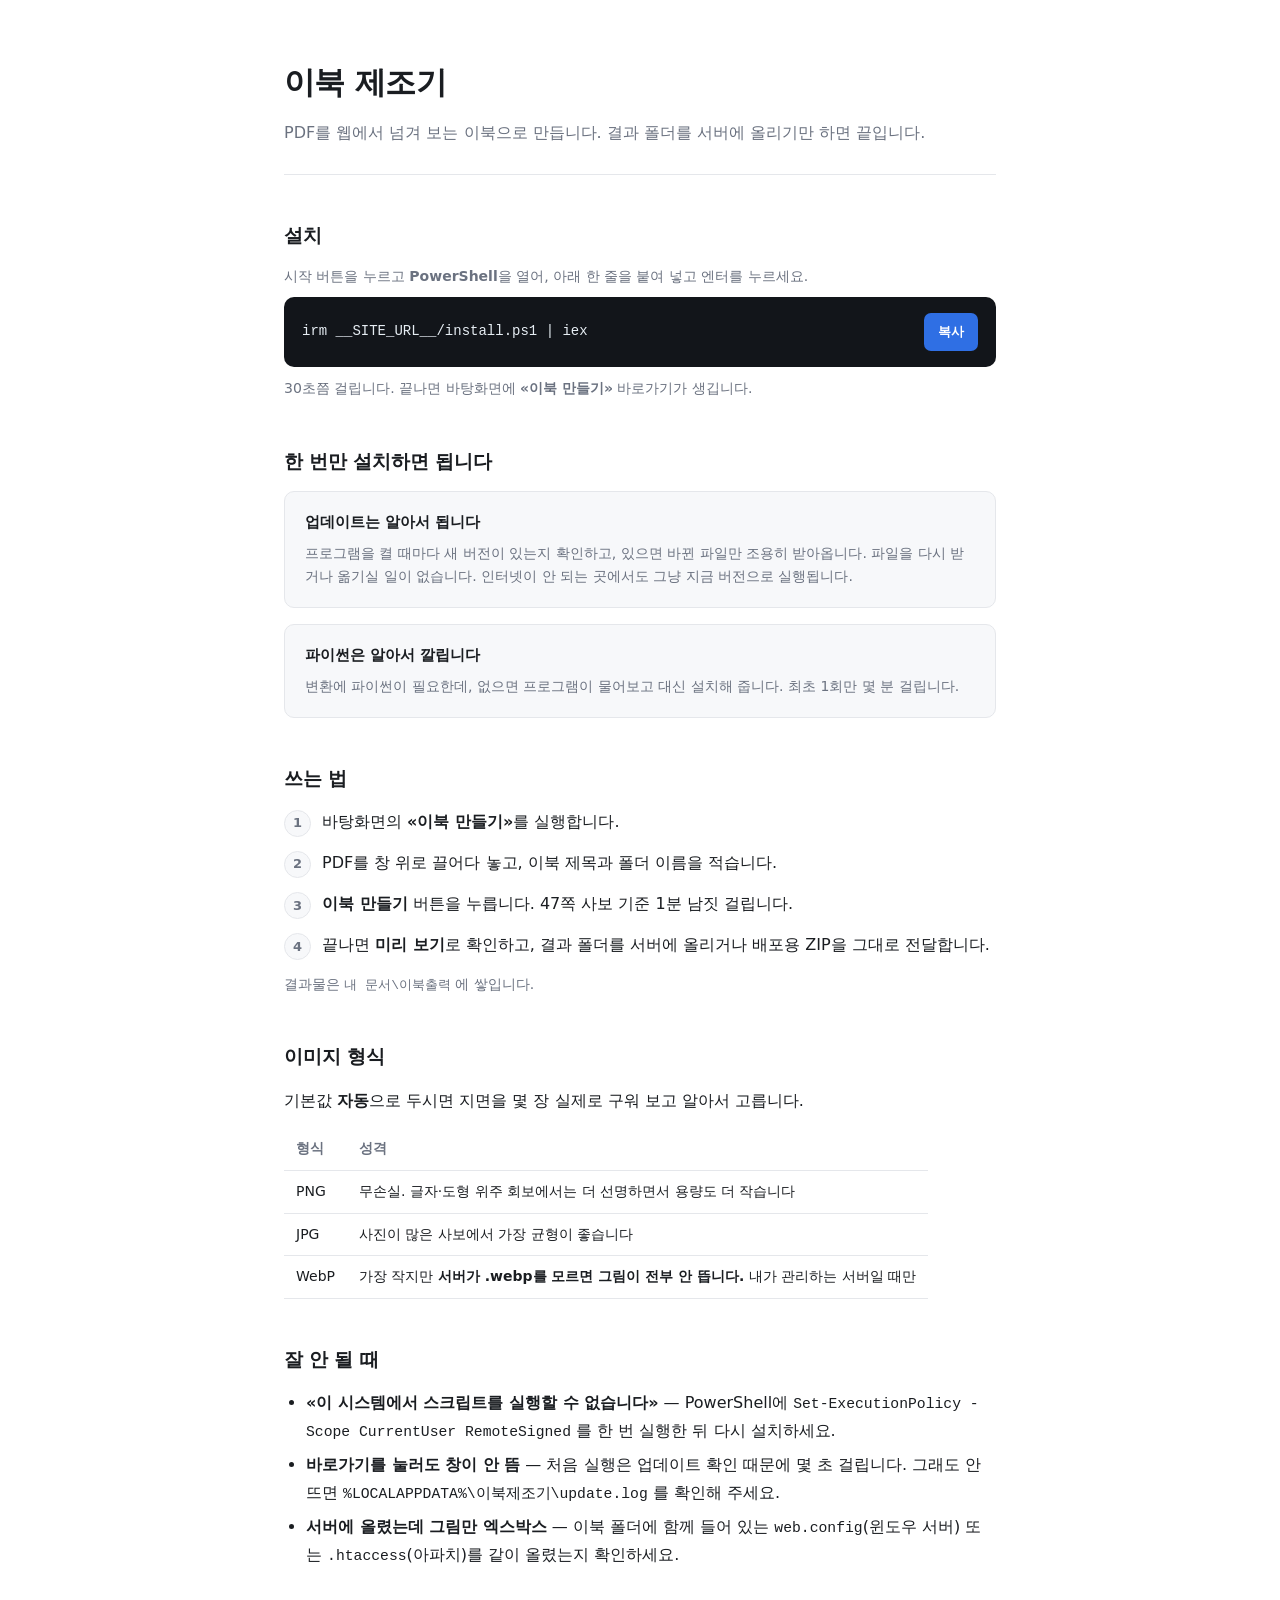
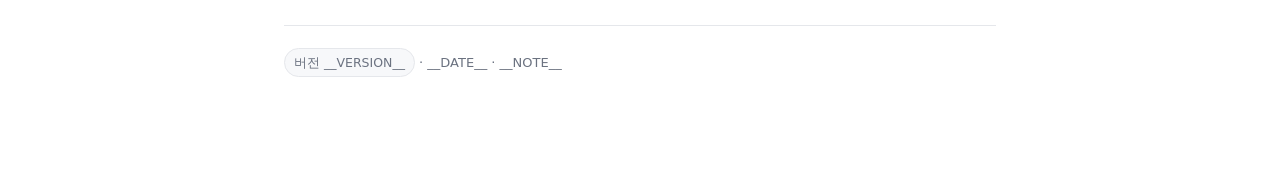
==== templates/index.html @ ad1533e8 "초기 구성" ====
<!DOCTYPE html>
<html lang="ko">
<head>
<meta charset="utf-8">
<meta name="viewport" content="width=device-width, initial-scale=1">
<title>이북 제조기</title>
<meta name="description" content="PDF를 웹에서 넘겨 보는 이북으로 만듭니다. 설치하면 이후로는 알아서 최신 버전이 됩니다.">
<style>
  :root{
    --bg:#ffffff; --fg:#1a1d21; --dim:#6b7280; --line:#e5e7eb;
    --card:#f7f8fa; --accent:#2f6fe4; --code-bg:#12151a; --code-fg:#e6edf3;
  }
  @media (prefers-color-scheme: dark){
    :root{
      --bg:#15171b; --fg:#e8eaed; --dim:#9aa1ab; --line:#2b2f36;
      --card:#1c1f25; --accent:#6ea8fe; --code-bg:#0d1117; --code-fg:#e6edf3;
    }
  }
  *{box-sizing:border-box}
  body{
    margin:0; background:var(--bg); color:var(--fg);
    font-family:'Pretendard','맑은 고딕','Malgun Gothic',system-ui,-apple-system,sans-serif;
    line-height:1.7; -webkit-font-smoothing:antialiased;
  }
  .wrap{max-width:760px; margin:0 auto; padding:56px 24px 96px}
  header{border-bottom:1px solid var(--line); padding-bottom:28px; margin-bottom:40px}
  h1{font-size:31px; margin:0 0 10px; letter-spacing:-.02em}
  .lead{color:var(--dim); margin:0; font-size:16px}
  h2{font-size:19px; margin:44px 0 14px; letter-spacing:-.01em}
  p{margin:0 0 14px}
  code{font-family:ui-monospace,'Cascadia Mono',Consolas,monospace; font-size:.92em}

  .cmd{
    background:var(--code-bg); color:var(--code-fg); border-radius:10px;
    padding:16px 18px; display:flex; gap:14px; align-items:center;
    overflow-x:auto; margin:0 0 10px;
  }
  .cmd code{flex:1; white-space:nowrap; font-size:14px}
  .cmd button{
    flex:none; border:0; border-radius:7px; padding:8px 14px; cursor:pointer;
    background:var(--accent); color:#fff; font:inherit; font-size:13px; font-weight:600;
  }
  .cmd button:active{transform:translateY(1px)}
  .note{color:var(--dim); font-size:14px; margin:0 0 8px}

  ol,ul{margin:0 0 14px; padding-left:22px}
  li{margin:6px 0}
  .steps{counter-reset:s; list-style:none; padding:0}
  .steps li{
    counter-increment:s; position:relative; padding-left:38px; margin:14px 0;
  }
  .steps li::before{
    content:counter(s); position:absolute; left:0; top:2px;
    width:25px; height:25px; border-radius:50%; background:var(--card);
    border:1px solid var(--line); color:var(--dim);
    font-size:13px; font-weight:700; display:grid; place-items:center;
  }
  .card{background:var(--card); border:1px solid var(--line); border-radius:10px; padding:18px 20px; margin:0 0 16px}
  .card h3{margin:0 0 6px; font-size:15px}
  .card p{margin:0; color:var(--dim); font-size:14px}
  table{width:100%; border-collapse:collapse; font-size:14px; margin:0 0 16px; display:block; overflow-x:auto}
  th,td{text-align:left; padding:9px 12px; border-bottom:1px solid var(--line); white-space:nowrap}
  th{color:var(--dim); font-weight:600}
  footer{margin-top:56px; padding-top:22px; border-top:1px solid var(--line); color:var(--dim); font-size:13px}
  .ver{display:inline-block; padding:3px 9px; border-radius:20px; background:var(--card);
       border:1px solid var(--line); font-size:12.5px; color:var(--dim)}
</style>
</head>
<body>
<div class="wrap">

<header>
  <h1>이북 제조기</h1>
  <p class="lead">PDF를 웹에서 넘겨 보는 이북으로 만듭니다. 결과 폴더를 서버에 올리기만 하면 끝입니다.</p>
</header>

<h2>설치</h2>
<p class="note">시작 버튼을 누르고 <b>PowerShell</b>을 열어, 아래 한 줄을 붙여 넣고 엔터를 누르세요.</p>

<div class="cmd">
  <code id="cmd">irm __SITE_URL__/install.ps1 | iex</code>
  <button onclick="copyCmd(this)">복사</button>
</div>
<p class="note">30초쯤 걸립니다. 끝나면 바탕화면에 <b>«이북 만들기»</b> 바로가기가 생깁니다.</p>

<h2>한 번만 설치하면 됩니다</h2>
<div class="card">
  <h3>업데이트는 알아서 됩니다</h3>
  <p>프로그램을 켤 때마다 새 버전이 있는지 확인하고, 있으면 바뀐 파일만 조용히 받아옵니다.
     파일을 다시 받거나 옮기실 일이 없습니다. 인터넷이 안 되는 곳에서도 그냥 지금 버전으로 실행됩니다.</p>
</div>
<div class="card">
  <h3>파이썬은 알아서 깔립니다</h3>
  <p>변환에 파이썬이 필요한데, 없으면 프로그램이 물어보고 대신 설치해 줍니다. 최초 1회만 몇 분 걸립니다.</p>
</div>

<h2>쓰는 법</h2>
<ol class="steps">
  <li>바탕화면의 <b>«이북 만들기»</b>를 실행합니다.</li>
  <li>PDF를 창 위로 끌어다 놓고, 이북 제목과 폴더 이름을 적습니다.</li>
  <li><b>이북 만들기</b> 버튼을 누릅니다. 47쪽 사보 기준 1분 남짓 걸립니다.</li>
  <li>끝나면 <b>미리 보기</b>로 확인하고, 결과 폴더를 서버에 올리거나 배포용 ZIP을 그대로 전달합니다.</li>
</ol>
<p class="note">결과물은 <code>내 문서\이북출력</code> 에 쌓입니다.</p>

<h2>이미지 형식</h2>
<p>기본값 <b>자동</b>으로 두시면 지면을 몇 장 실제로 구워 보고 알아서 고릅니다.</p>
<table>
  <tr><th>형식</th><th>성격</th></tr>
  <tr><td>PNG</td><td>무손실. 글자·도형 위주 회보에서는 더 선명하면서 용량도 더 작습니다</td></tr>
  <tr><td>JPG</td><td>사진이 많은 사보에서 가장 균형이 좋습니다</td></tr>
  <tr><td>WebP</td><td>가장 작지만 <b>서버가 .webp를 모르면 그림이 전부 안 뜹니다.</b> 내가 관리하는 서버일 때만</td></tr>
</table>

<h2>잘 안 될 때</h2>
<ul>
  <li><b>«이 시스템에서 스크립트를 실행할 수 없습니다»</b> — PowerShell에
      <code>Set-ExecutionPolicy -Scope CurrentUser RemoteSigned</code> 를 한 번 실행한 뒤 다시 설치하세요.</li>
  <li><b>바로가기를 눌러도 창이 안 뜸</b> — 처음 실행은 업데이트 확인 때문에 몇 초 걸립니다.
      그래도 안 뜨면 <code>%LOCALAPPDATA%\이북제조기\update.log</code> 를 확인해 주세요.</li>
  <li><b>서버에 올렸는데 그림만 엑스박스</b> — 이북 폴더에 함께 들어 있는
      <code>web.config</code>(윈도우 서버) 또는 <code>.htaccess</code>(아파치)를 같이 올렸는지 확인하세요.</li>
</ul>

<footer>
  <span class="ver">버전 __VERSION__</span> · __DATE__ · __NOTE__
</footer>

</div>
<script>
function copyCmd(btn){
  var t = document.getElementById('cmd').textContent;
  navigator.clipboard.writeText(t).then(function(){
    var old = btn.textContent;
    btn.textContent = '복사됨';
    setTimeout(function(){ btn.textContent = old; }, 1400);
  });
}
</script>
</body>
</html>
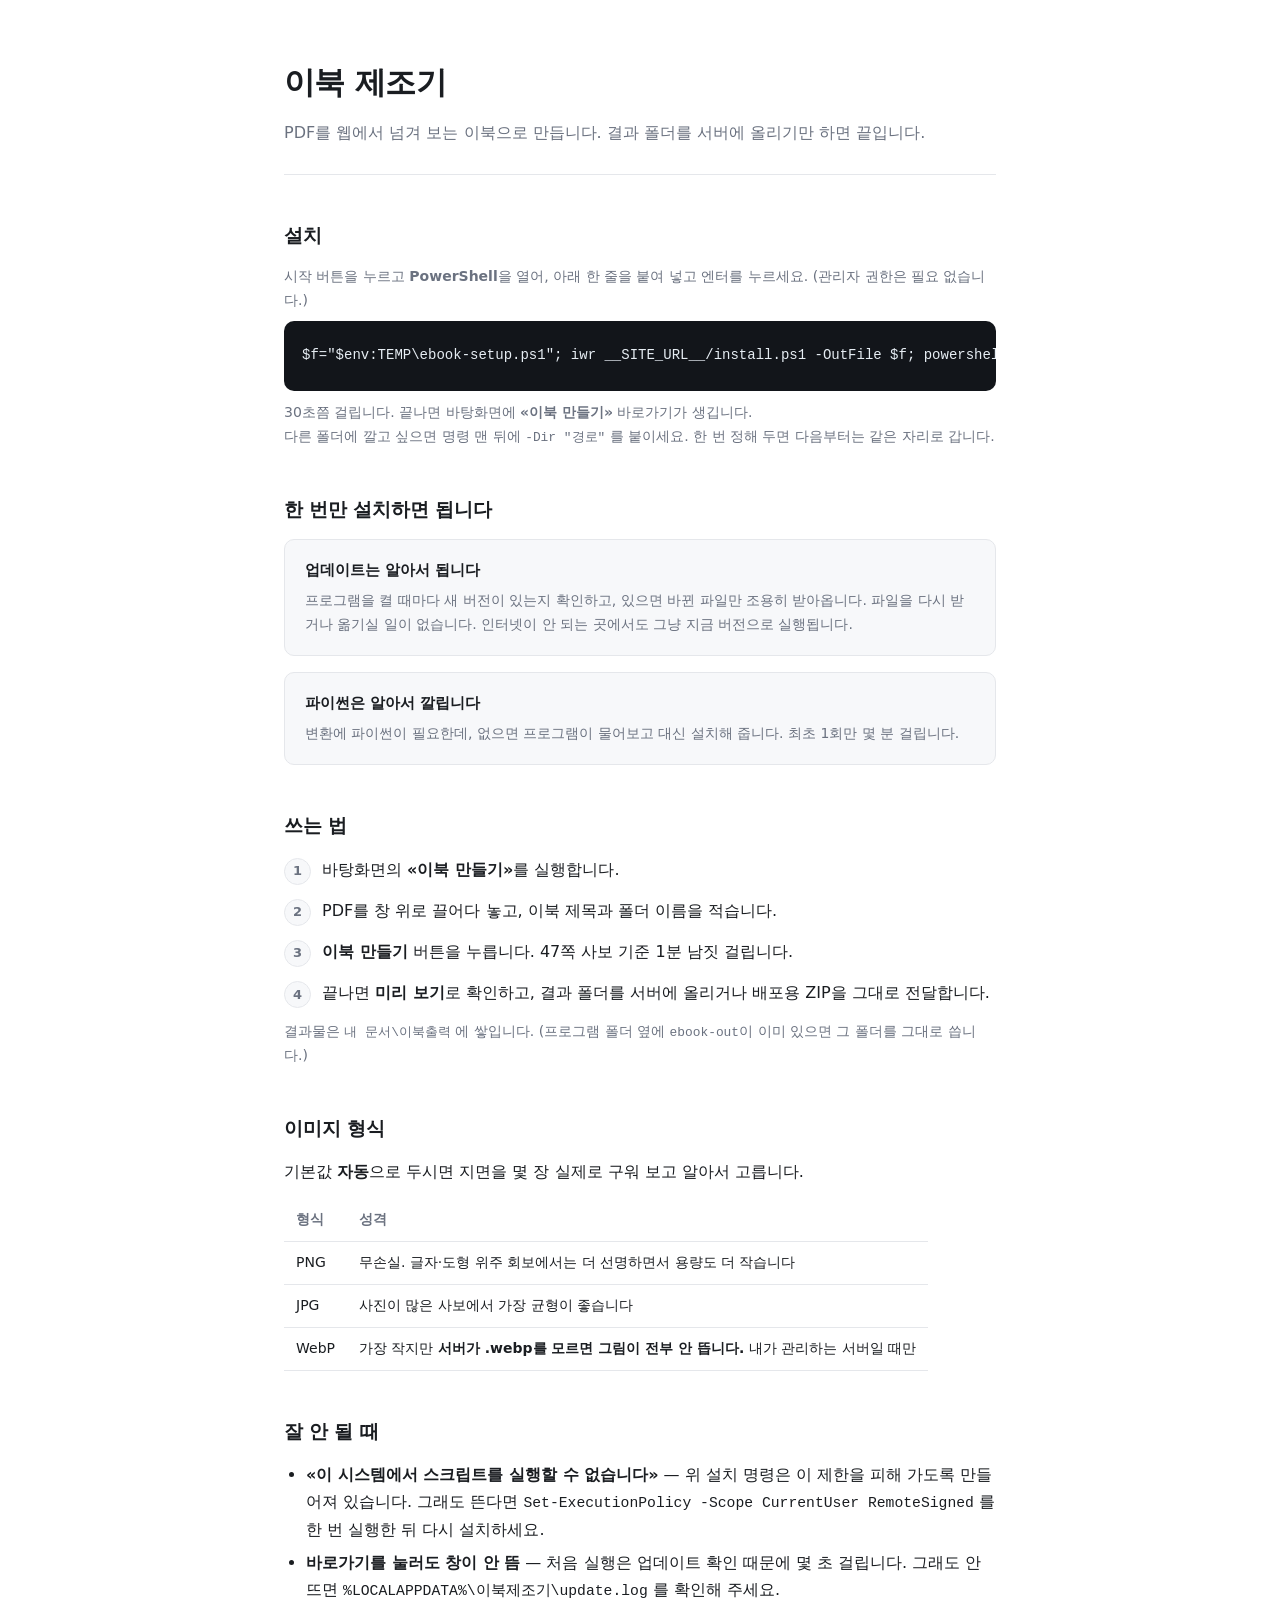
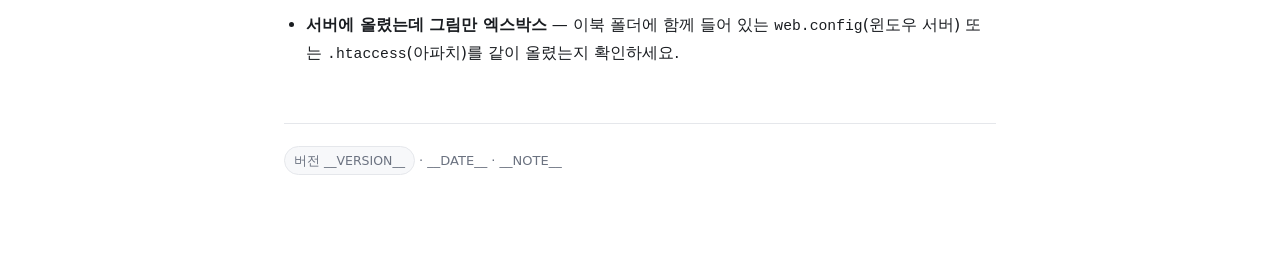
==== commit bbb80c7a: "설치 위치 기억 · 자리표시자 판정 버그 수정" ====
--- a/templates/index.html
+++ b/templates/index.html
@@ -75,13 +75,16 @@
 </header>
 
 <h2>설치</h2>
-<p class="note">시작 버튼을 누르고 <b>PowerShell</b>을 열어, 아래 한 줄을 붙여 넣고 엔터를 누르세요.</p>
+<p class="note">시작 버튼을 누르고 <b>PowerShell</b>을 열어, 아래 한 줄을 붙여 넣고 엔터를 누르세요.
+   (관리자 권한은 필요 없습니다.)</p>
 
 <div class="cmd">
-  <code id="cmd">irm __SITE_URL__/install.ps1 | iex</code>
+  <code id="cmd">$f="$env:TEMP\ebook-setup.ps1"; iwr __SITE_URL__/install.ps1 -OutFile $f; powershell -ExecutionPolicy Bypass -File $f</code>
   <button onclick="copyCmd(this)">복사</button>
 </div>
-<p class="note">30초쯤 걸립니다. 끝나면 바탕화면에 <b>«이북 만들기»</b> 바로가기가 생깁니다.</p>
+<p class="note">30초쯤 걸립니다. 끝나면 바탕화면에 <b>«이북 만들기»</b> 바로가기가 생깁니다.<br>
+   다른 폴더에 깔고 싶으면 명령 맨 뒤에 <code>-Dir "경로"</code> 를 붙이세요.
+   한 번 정해 두면 다음부터는 같은 자리로 갑니다.</p>
 
 <h2>한 번만 설치하면 됩니다</h2>
 <div class="card">
@@ -101,7 +104,8 @@
   <li><b>이북 만들기</b> 버튼을 누릅니다. 47쪽 사보 기준 1분 남짓 걸립니다.</li>
   <li>끝나면 <b>미리 보기</b>로 확인하고, 결과 폴더를 서버에 올리거나 배포용 ZIP을 그대로 전달합니다.</li>
 </ol>
-<p class="note">결과물은 <code>내 문서\이북출력</code> 에 쌓입니다.</p>
+<p class="note">결과물은 <code>내 문서\이북출력</code> 에 쌓입니다.
+   (프로그램 폴더 옆에 <code>ebook-out</code>이 이미 있으면 그 폴더를 그대로 씁니다.)</p>
 
 <h2>이미지 형식</h2>
 <p>기본값 <b>자동</b>으로 두시면 지면을 몇 장 실제로 구워 보고 알아서 고릅니다.</p>
@@ -114,8 +118,9 @@
 
 <h2>잘 안 될 때</h2>
 <ul>
-  <li><b>«이 시스템에서 스크립트를 실행할 수 없습니다»</b> — PowerShell에
-      <code>Set-ExecutionPolicy -Scope CurrentUser RemoteSigned</code> 를 한 번 실행한 뒤 다시 설치하세요.</li>
+  <li><b>«이 시스템에서 스크립트를 실행할 수 없습니다»</b> — 위 설치 명령은 이 제한을 피해 가도록
+      만들어져 있습니다. 그래도 뜬다면 <code>Set-ExecutionPolicy -Scope CurrentUser RemoteSigned</code> 를
+      한 번 실행한 뒤 다시 설치하세요.</li>
   <li><b>바로가기를 눌러도 창이 안 뜸</b> — 처음 실행은 업데이트 확인 때문에 몇 초 걸립니다.
       그래도 안 뜨면 <code>%LOCALAPPDATA%\이북제조기\update.log</code> 를 확인해 주세요.</li>
   <li><b>서버에 올렸는데 그림만 엑스박스</b> — 이북 폴더에 함께 들어 있는
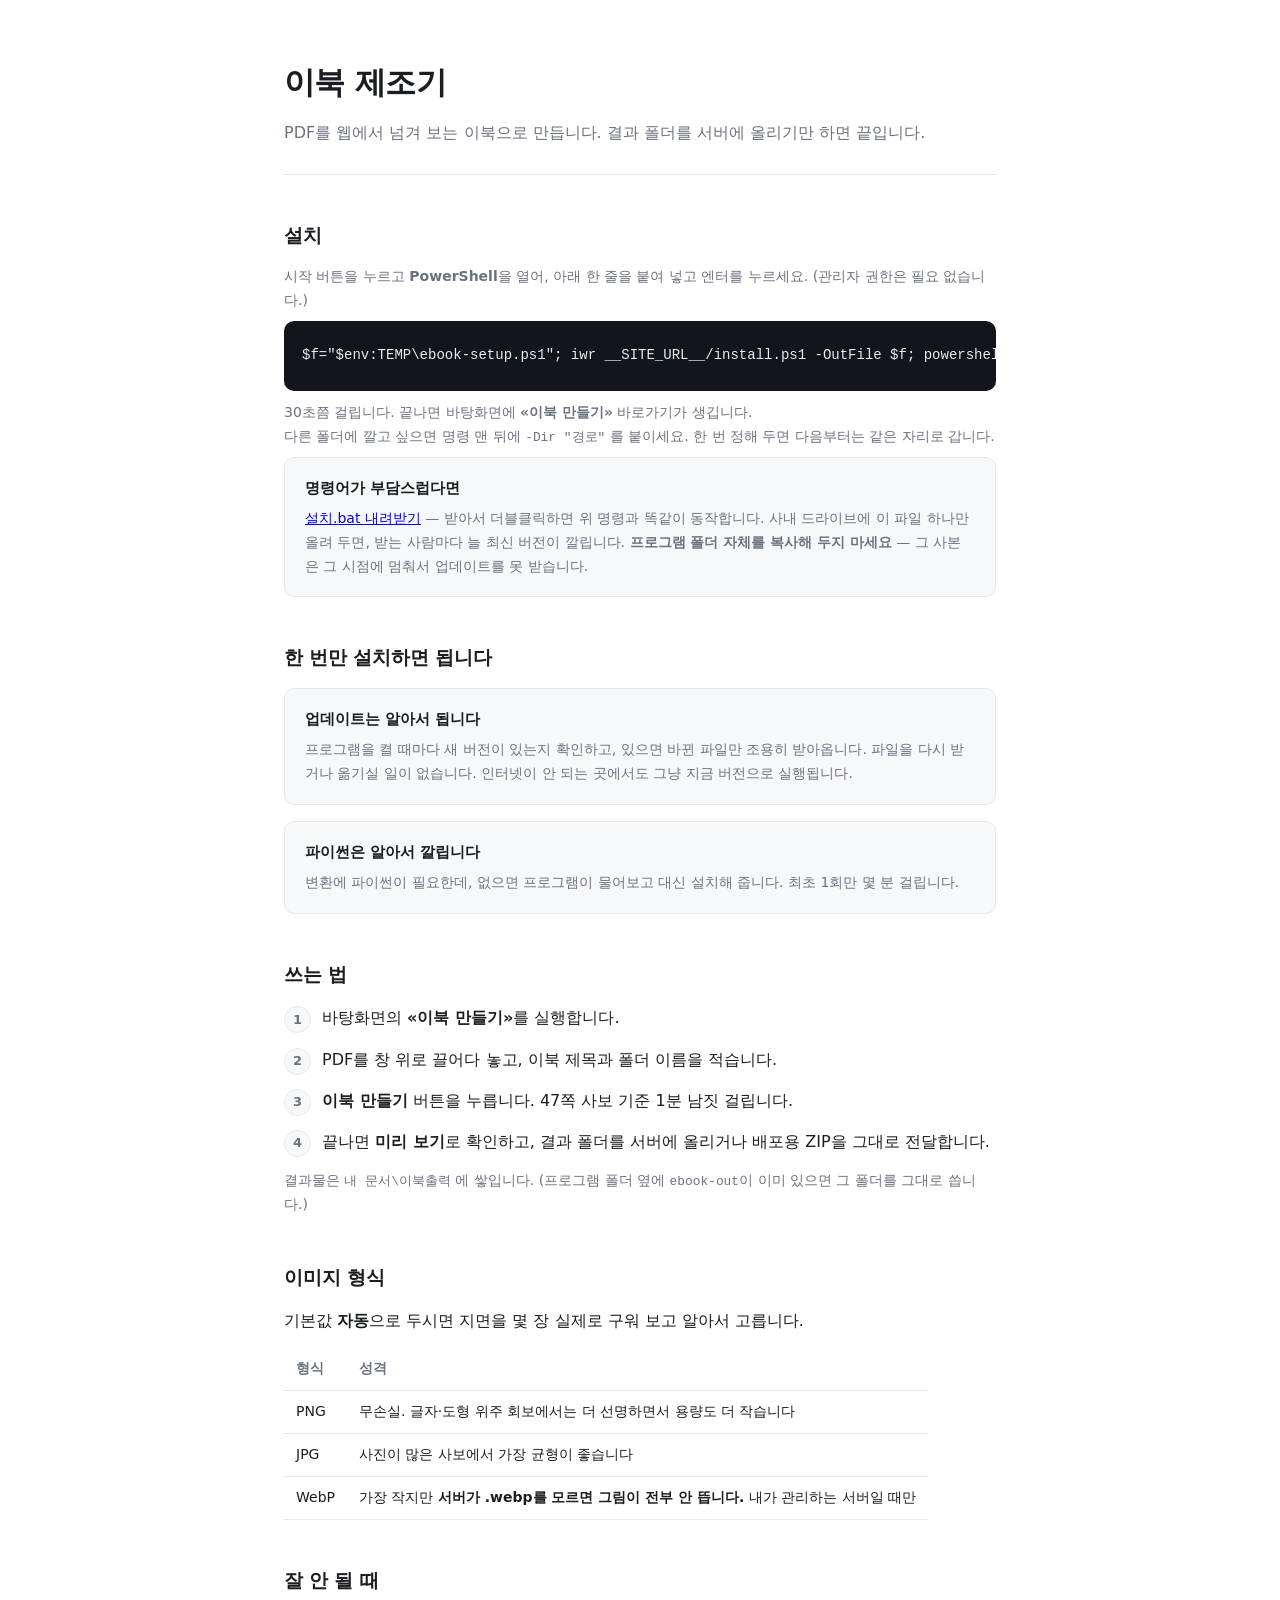
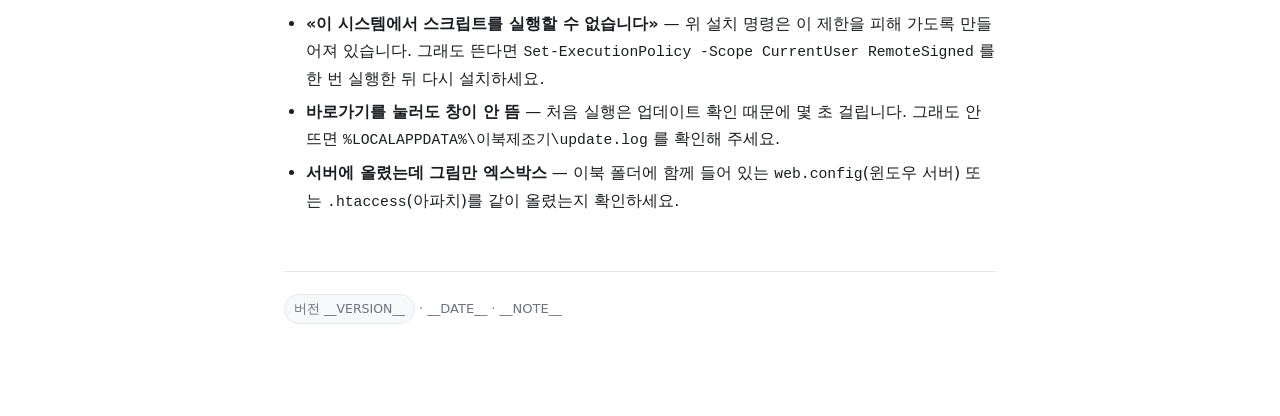
==== commit 1e918a08: "2026.08.20-10 — 설치.bat 추가 (사내 드라이브 배포용)" ====
--- a/templates/index.html
+++ b/templates/index.html
@@ -86,6 +86,13 @@
    다른 폴더에 깔고 싶으면 명령 맨 뒤에 <code>-Dir "경로"</code> 를 붙이세요.
    한 번 정해 두면 다음부터는 같은 자리로 갑니다.</p>
 
+<div class="card">
+  <h3>명령어가 부담스럽다면</h3>
+  <p><a href="__SITE_URL__/setup.bat">설치.bat 내려받기</a> — 받아서 더블클릭하면 위 명령과 똑같이 동작합니다.
+     사내 드라이브에 이 파일 하나만 올려 두면, 받는 사람마다 늘 최신 버전이 깔립니다.
+     <b>프로그램 폴더 자체를 복사해 두지 마세요</b> — 그 사본은 그 시점에 멈춰서 업데이트를 못 받습니다.</p>
+</div>
+
 <h2>한 번만 설치하면 됩니다</h2>
 <div class="card">
   <h3>업데이트는 알아서 됩니다</h3>
